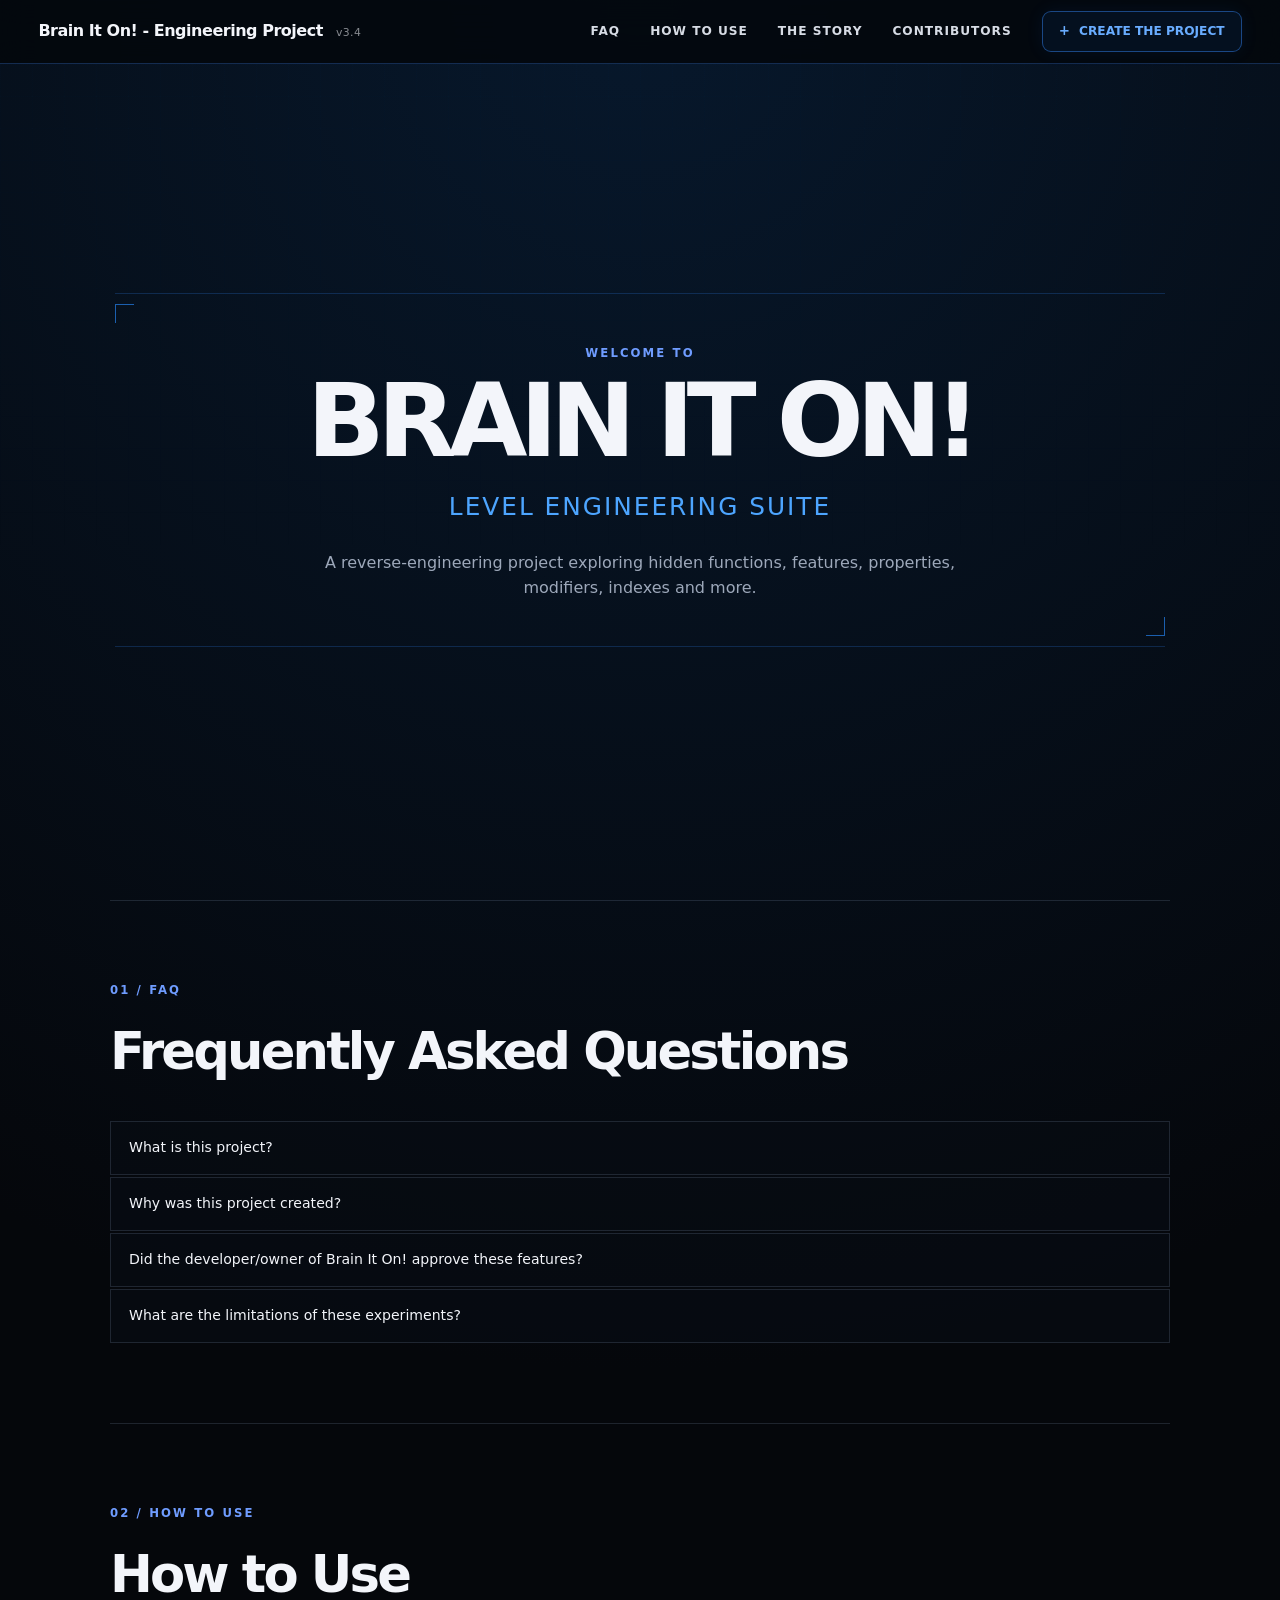
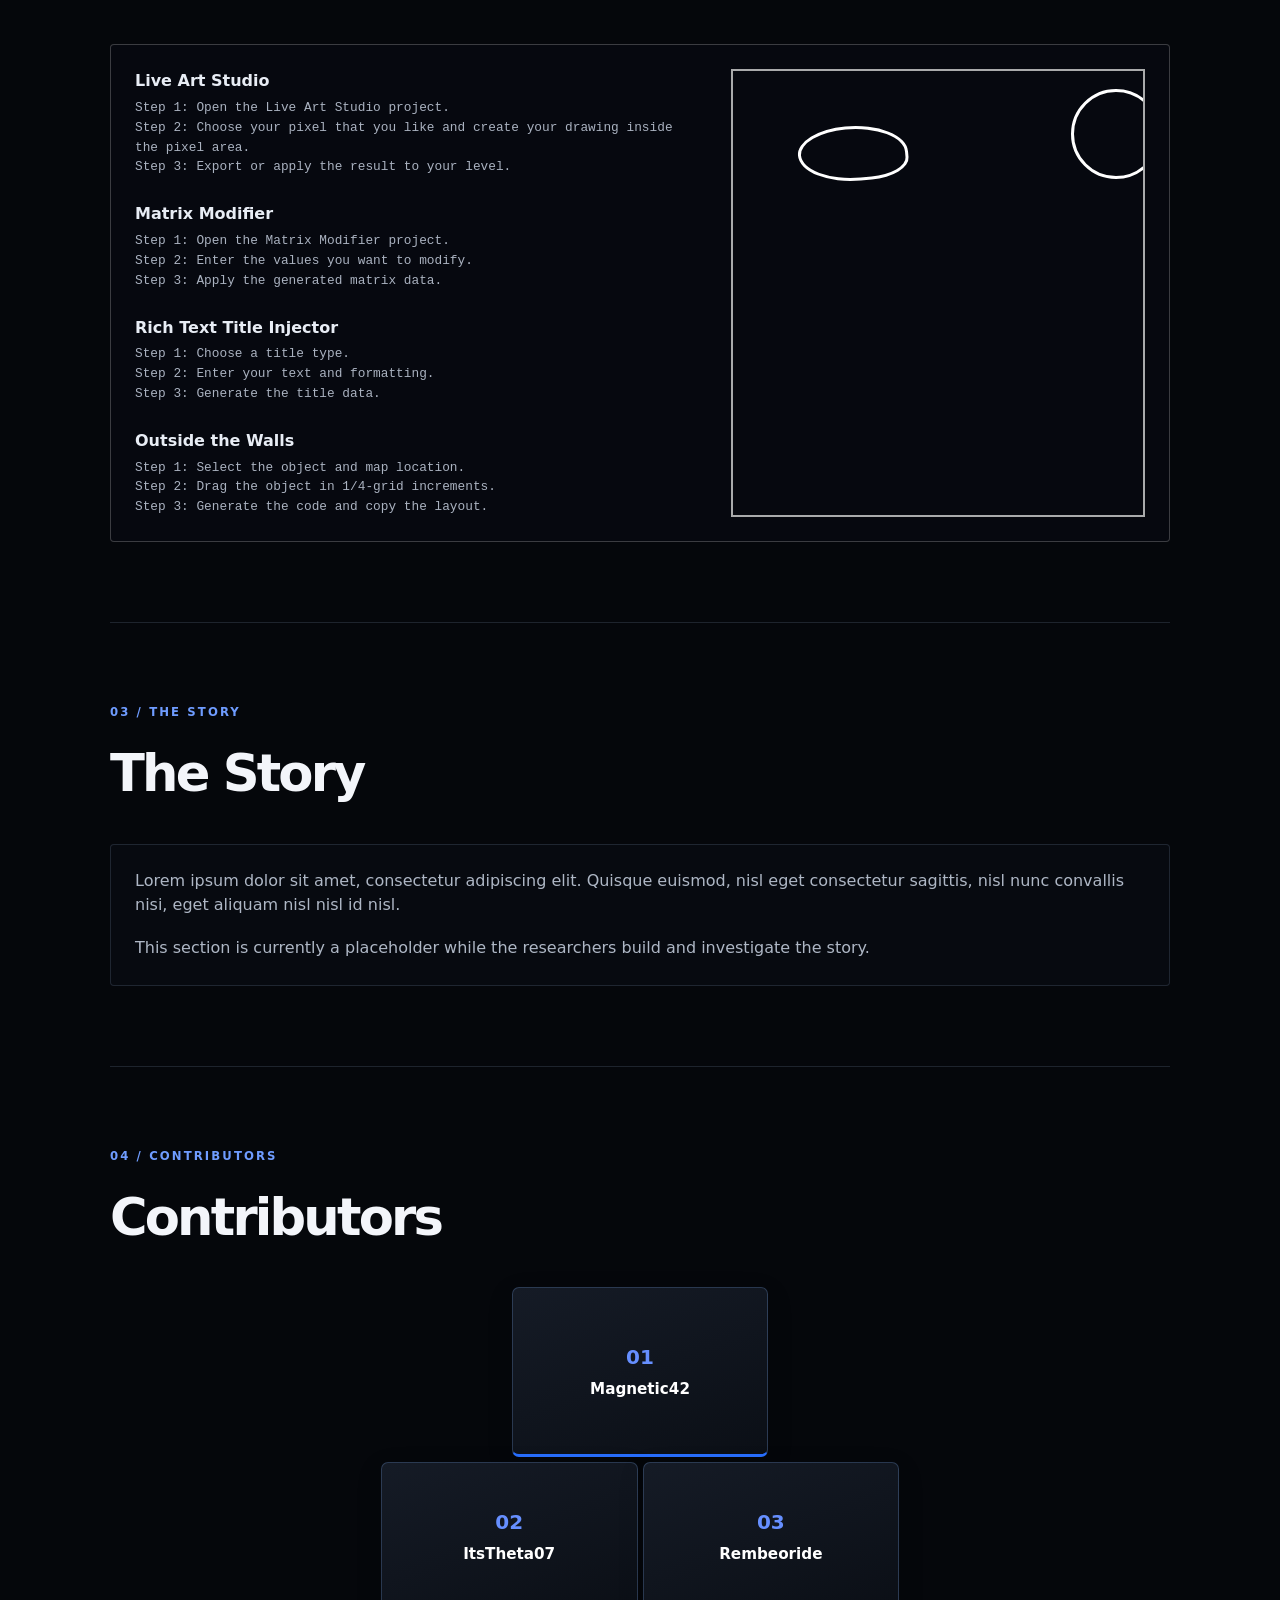
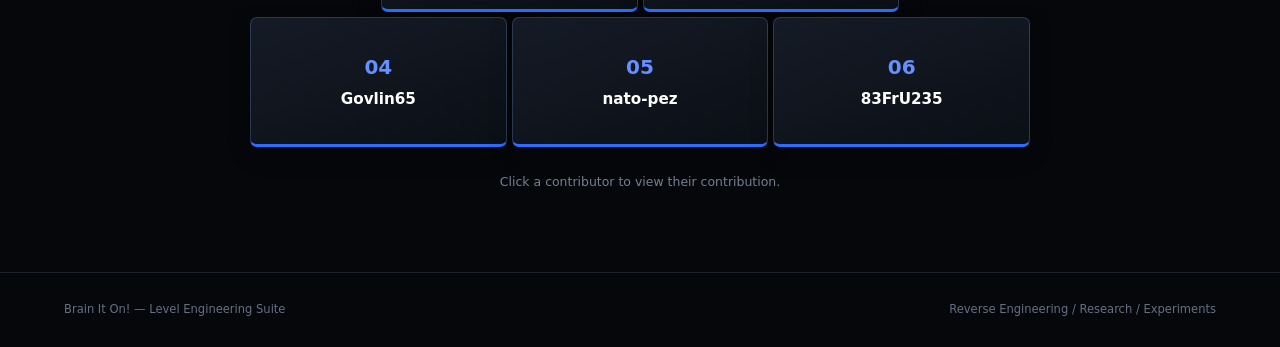
==== index.html @ 3fb0938e "Add files via upload" ====
<!DOCTYPE html>
<html lang="en">
<head>
  <meta charset="UTF-8">
  <meta name="viewport" content="width=device-width, initial-scale=1.0">
  <title>Brain It On! — Level Engineering Suite</title>
  <link rel="stylesheet" href="style.css">
</head>
<body>

<header class="topbar">
  <a class="brand" href="#home">Brain It On! - Engineering Project <span class="site-version">v3.4</span></a>

  <nav class="nav">
    <a href="#faq">FAQ</a>
    <a href="#how-to-use">HOW TO USE</a>
    <a href="#story">THE STORY</a>
    <a href="#contributors">CONTRIBUTORS</a>

    <div class="create-wrap">
      <button class="create-btn" id="createBtn">
        <span>+</span> CREATE THE PROJECT
      </button>

      <div class="project-menu" id="projectMenu">
        <a href="projects/live-art-studio.html" target="_blank">
          <strong>Live Art Studio</strong>
          <small>UP TO 200×200 PIXELS</small>
        </a>
        <a href="projects/matrix-modifier.html" target="_blank">
          <strong>Matrix Modifier</strong>
        </a>
        <a href="projects/rich-text-title-injector.html" target="_blank">
          <strong>Rich Text Title Injector</strong>
          <small>A LOT OF DIFFERENT TYPES</small>
        </a>
        <a href="projects/outside-the-walls.html" target="_blank">
          <strong>Outside the Walls</strong>
        </a>
      </div>
    </div>
  </nav>
</header>

<main>
  <section class="hero" id="home">
    <div class="blueprint">
      <p class="eyebrow">WELCOME TO</p>
      <h1>BRAIN IT ON!</h1>
      <h2>Level Engineering Suite</h2>
      <p>
        A reverse-engineering project exploring hidden functions,
        features, properties, modifiers, indexes and more.
      </p>
    </div>
  </section>

  <section class="section" id="faq">
    <p class="eyebrow">01 / FAQ</p>
    <h2>Frequently Asked Questions</h2>

    <div class="accordion">
      <details>
        <summary>What is this project?</summary>
        <p>
          The Reverse Engineering - Brain It On! Project is about hidden
          functions, features, and properties like modifiers, object scaling,
          indexes, and more. The project was started before we cracked the
          code, and we conducted in-depth research to understand and perfect it.
        </p>
      </details>

      <details>
        <summary>Why was this project created?</summary>
        <p>
          Regarding the Basemented story, we're kind of suspicious about how
          it was created and how it works. That's why we're digging deeper
          into it, testing different ideas, and experimenting until we can
          get it working as perfectly as possible.
        </p>
      </details>

      <details>
        <summary>Did the developer/owner of Brain It On! approve these features?</summary>
        <p>
          Yes. The developer/owner has accepted these features, but they
          should be used with limitations.
        </p>
      </details>

      <details>
        <summary>What are the limitations of these experiments?</summary>
        <p>
          These experiments can have a significant impact on the gameplay
          experience. Once a trick becomes known, many people may ask for it,
          try to use it, or demand access to it. If these features are used too
          widely, they could potentially disrupt the game or negatively affect
          the experience for everyone. For that reason, some experiments should
          be used carefully and kept limited.
        </p>
      </details>
    </div>
  </section>

  <section class="section" id="how-to-use">
    <p class="eyebrow">02 / HOW TO USE</p>
    <h2>How to Use</h2>

    <div class="how-box">
      <div class="how-text">
        <div class="how-project">
          <h3>Live Art Studio</h3>
          <p>Step 1: Open the Live Art Studio project.</p>
          <p>Step 2: Choose your pixel that you like and create your drawing inside the pixel area.</p>
          <p>Step 3: Export or apply the result to your level.</p>
        </div>

        <div class="how-project">
          <h3>Matrix Modifier</h3>
          <p>Step 1: Open the Matrix Modifier project.</p>
          <p>Step 2: Enter the values you want to modify.</p>
          <p>Step 3: Apply the generated matrix data.</p>
        </div>

        <div class="how-project">
          <h3>Rich Text Title Injector</h3>
          <p>Step 1: Choose a title type.</p>
          <p>Step 2: Enter your text and formatting.</p>
          <p>Step 3: Generate the title data.</p>
        </div>

        <div class="how-project">
          <h3>Outside the Walls</h3>
          <p>Step 1: Select the object and map location.</p>
          <p>Step 2: Drag the object in 1/4-grid increments.</p>
          <p>Step 3: Generate the code and copy the layout.</p>
        </div>
      </div>

      <div class="how-diagram" aria-label="Instruction diagram">
        <div class="diagram-object"></div>
        <div class="diagram-circle"></div>
        <div class="diagram-ground"></div>
      </div>
    </div>
  </section>

  <section class="section" id="story">
    <p class="eyebrow">03 / THE STORY</p>
    <h2>The Story</h2>
    <div class="story-box">
      <p>
        Lorem ipsum dolor sit amet, consectetur adipiscing elit. Quisque
        euismod, nisl eget consectetur sagittis, nisl nunc convallis nisi,
        eget aliquam nisl nisl id nisl.
      </p>
      <p>
        This section is currently a placeholder while the researchers
        build and investigate the story.
      </p>
    </div>
  </section>

  <section class="section contributors" id="contributors">
    <p class="eyebrow">04 / CONTRIBUTORS</p>
    <h2>Contributors</h2>

    <div class="pyramid">
      <button class="person rank1" data-rank="01" data-name="Magnetic42" data-bio="Magnetic42 is the backbone; all base code is his, including the break code and deep searching. He also found out how the code decompresses into various characteristics of the level and modifiers for the objects.">
        <span>01</span><strong>Magnetic42</strong>
      </button>

      <button class="person rank2" data-rank="02" data-name="ItsTheta07" data-bio="Theta built the website and did a lot of work, finding the best idea to add to the link and updating the concise log of the updates.">
        <span>02</span><strong>ItsTheta07</strong>
      </button>
      <button class="person rank3" data-rank="03" data-name="Rembeoride" data-bio="Rembeoride is the boss; after the strange events on the Basemented level recently, he was sure there was a code to break the level and called all the trusted people to find out the secret of Basemented&#x27;s level.">
        <span>03</span><strong>Rembeoride</strong>
      </button>

      <button class="person rank4" data-rank="04" data-name="Govlin65" data-bio="Govlin65 is the destroyer of the level. Erm, actually, he cracked some parts of the level, researched thoroughly, and identified key features to pay attention to. Back then, Govlin65 also had admin powers, so he created some unreal designs, or is it?">
        <span>04</span><strong>Govlin65</strong>
      </button>
      <button class="person rank5" data-rank="05" data-name="nato-pez" data-bio="Nato-pez is a suggestor and is thinking of an idea; he also finds some bugs and reports them to the boss and the coder to fix errors in the Engineering Site.">
        <span>05</span><strong>nato-pez</strong>
      </button>
      <button class="person rank6" data-rank="06" data-name="83FrU235" data-bio="83FrU235 is just useless. NOPE, he is the foundation of Rich Text and Broken Text Encyclopedia, and also suggests new ideas and reports bugs just like Nato-pez.">
        <span>06</span><strong>83FrU235</strong>
      </button>
    </div>

    <p class="contributor-note">Click a contributor to view their contribution.</p>
  </section>
</main>

<div class="modal" id="contributorModal">
  <div class="modal-card">
    <button class="close" id="closeModal">×</button>
    <p class="eyebrow" id="modalRank"></p>
    <h2 id="modalName"></h2>
    <p id="modalBio">Contributor information will be added here.</p>
  </div>
</div>

<footer>
  <span>Brain It On! — Level Engineering Suite</span>
  <span>Reverse Engineering / Research / Experiments</span>
</footer>

<script src="script.js"></script>
</body>
</html>
---- style.css ----
*{box-sizing:border-box;margin:0;padding:0}
:root{
  --bg:#05070b;--panel:#0d1119;--panel2:#111722;--text:#f3f5fa;
  --muted:#8e98aa;--line:rgba(130,150,180,.20);--blue:#247cff;
  --blue2:#53a8ff;--glow:rgba(36,124,255,.35)
}
html{scroll-behavior:smooth}
body{
  background:radial-gradient(circle at 50% 0,#07182c 0,#05070b 38%);
  color:var(--text);font-family:Inter,ui-sans-serif,system-ui,-apple-system,"Segoe UI",sans-serif;
  line-height:1.55;min-width:320px
}
body:before{
  content:"";position:fixed;inset:0;pointer-events:none;opacity:.25;
  background-image:linear-gradient(rgba(54,121,190,.07) 1px,transparent 1px),
  linear-gradient(90deg,rgba(54,121,190,.07) 1px,transparent 1px);
  background-size:32px 32px;mask-image:linear-gradient(to bottom,#000,transparent 75%)
}
a{color:inherit;text-decoration:none}
button{font:inherit}
.topbar{
  position:fixed;z-index:20;top:0;left:0;width:100%;height:64px;
  display:flex;align-items:center;justify-content:space-between;padding:0 3vw;
  border-bottom:1px solid rgba(64,142,255,.28);background:rgba(4,7,12,.88);
  backdrop-filter:blur(14px)
}
.brand{font-weight:800;letter-spacing:-.03em}
.nav{display:flex;align-items:center;gap:30px;font-size:.76rem;font-weight:700;letter-spacing:.08em}
.nav>a{color:#d7dce5;transition:.2s}.nav>a:hover{color:#63adff}
.create-wrap{position:relative}
.create-btn{
  border:1px solid rgba(55,141,255,.45);border-radius:9px;padding:9px 16px;
  color:#69adff;background:rgba(8,35,74,.32);cursor:pointer;
  box-shadow:0 0 18px rgba(35,120,255,.08);transition:.2s
}
.create-btn span{font-size:1.1em;margin-right:5px}
.create-btn:hover{background:#0967ed;color:white;border-color:#2385ff;box-shadow:0 0 24px var(--glow)}
.project-menu{
  position:absolute;right:0;top:calc(100% + 12px);width:315px;padding:8px;
  border:1px solid var(--line);border-radius:13px;background:rgba(10,14,22,.97);
  box-shadow:0 25px 60px rgba(0,0,0,.55);opacity:0;visibility:hidden;
  transform:translateY(-8px);transition:.2s
}
.project-menu.open{opacity:1;visibility:visible;transform:none}
.project-menu a{display:block;padding:14px;border-radius:8px;transition:.2s}
.project-menu a:hover{background:rgba(35,125,255,.11);transform:translateX(3px)}
.project-menu strong,.project-menu small{display:block}
.project-menu small{
  margin-top:2px;font-size:.65rem;letter-spacing:.08em;
  background:linear-gradient(90deg,#ff4d6d,#ffd43b,#38d996,#4fa7ff,#bd72ff,#ff4d6d);
  background-size:300% 100%;-webkit-background-clip:text;background-clip:text;color:transparent;
  animation:rainbow 5s linear infinite
}
@keyframes rainbow{to{background-position:300% 0}}

.hero{min-height:100vh;display:grid;place-items:center;padding:120px 5vw 80px}
.blueprint{
  width:min(1050px,100%);text-align:center;padding:50px 20px 45px;
  border-top:1px solid rgba(51,139,255,.22);border-bottom:1px solid rgba(51,139,255,.22);
  position:relative
}
.blueprint:before,.blueprint:after{
  content:"";position:absolute;width:18px;height:18px;border-top:1px solid #2582ee;border-left:1px solid #2582ee;opacity:.7
}
.blueprint:before{top:10px;left:0}.blueprint:after{bottom:10px;right:0;transform:rotate(180deg)}
.eyebrow{color:#6f9cff;font-size:.73rem;font-weight:800;letter-spacing:.18em;margin-bottom:13px}
.hero h1{font-size:clamp(3.3rem,8vw,7rem);line-height:.9;letter-spacing:-.075em}
.hero h2{
  margin-top:20px;font-size:clamp(1rem,2.2vw,1.55rem);font-weight:500;
  text-transform:uppercase;letter-spacing:.08em;color:#4da5ff
}
.hero p:last-child{max-width:700px;margin:25px auto 0;color:#9da8ba}

.section{width:min(1060px,90%);margin:auto;padding:80px 0;border-top:1px solid var(--line)}
.section h2{font-size:clamp(2rem,4vw,3.4rem);letter-spacing:-.055em;margin-bottom:30px}
.accordion{display:grid;gap:2px}
details{border:1px solid var(--line);background:rgba(8,12,19,.7)}
summary{cursor:pointer;list-style:none;padding:15px 18px;font-size:.88rem}
summary::-webkit-details-marker{display:none}
details p{padding:0 18px 18px;color:var(--muted);max-width:900px}

.how-box{
  display:grid;grid-template-columns:1.15fr .85fr;gap:35px;padding:24px;
  border:1px solid rgba(225,225,225,.24);border-radius:4px;background:rgba(8,11,17,.72)
}
.how-project{margin-bottom:25px}
.how-project:last-child{margin-bottom:0}
.how-project h3{font-size:1rem;margin-bottom:4px;color:#e8edf5}
.how-project p{font-family:ui-monospace,SFMono-Regular,Consolas,monospace;color:#aab2c0;font-size:.8rem}
.how-diagram{min-height:340px;border:2px solid rgba(225,225,225,.75);position:relative;overflow:hidden}
.diagram-object{
  position:absolute;top:55px;left:16%;width:110px;height:55px;border:3px solid white;
  border-radius:45% 55% 35% 55%;transform:rotate(-5deg)
}
.diagram-circle{
  position:absolute;right:-18px;top:18px;width:90px;height:90px;border:3px solid white;
  border-radius:50%
}
.diagram-ground{
  position:absolute;left:-10%;right:-5%;bottom:65px;height:70px;
  border-top:4px solid white;transform:rotate(5deg);
  clip-path:polygon(0 45%,10% 20%,20% 55%,30% 25%,40% 70%,50% 20%,60% 58%,70% 25%,80% 65%,90% 30%,100% 60%,100% 100%,0 100%)
}

.story-box{border:1px solid var(--line);border-radius:4px;padding:24px;color:#aeb7c5;background:rgba(10,14,22,.55)}
.story-box p+p{margin-top:18px}

.pyramid{
  width:min(780px,100%);margin:20px auto 0;
  display:grid;grid-template-columns:repeat(6,1fr);grid-template-rows:170px 150px 130px;
  align-items:stretch;gap:5px
}
.person{
  border:1px solid rgba(110,150,210,.3);border-bottom:3px solid #286fff;border-radius:7px;
  background:linear-gradient(160deg,#151b26,#0b0f16);color:white;cursor:pointer;
  display:flex;flex-direction:column;justify-content:center;align-items:center;
  transition:.2s;box-shadow:0 8px 25px rgba(0,0,0,.18)
}
.person:hover{transform:translateY(-5px);border-color:#408eff;box-shadow:0 0 25px rgba(36,124,255,.2)}
.person span{color:#668fff;font-weight:800;font-size:1.25rem}
.person strong{margin-top:5px;font-size:.95rem}
.rank1{grid-column:3/5;grid-row:1}
.rank2{grid-column:2/4;grid-row:2}
.rank3{grid-column:4/6;grid-row:2}
.rank4{grid-column:1/3;grid-row:3}
.rank5{grid-column:3/5;grid-row:3}
.rank6{grid-column:5/7;grid-row:3}
.contributor-note{text-align:center;color:#747f91;font-size:.78rem;margin-top:25px}

.modal{
  position:fixed;inset:0;z-index:50;display:grid;place-items:center;padding:25px;
  background:rgba(0,0,0,.7);backdrop-filter:blur(7px);opacity:0;visibility:hidden;transition:.2s
}
.modal.open{opacity:1;visibility:visible}
.modal-card{
  width:min(600px,100%);padding:35px;border:1px solid rgba(60,140,255,.3);
  border-radius:14px;background:#0d121b;box-shadow:0 30px 80px rgba(0,0,0,.55);position:relative
}
.modal-card h2{margin-bottom:12px}.modal-card>p:last-child{color:var(--muted)}
.close{position:absolute;right:14px;top:8px;border:0;background:none;color:#8791a2;font-size:2rem;cursor:pointer}

footer{
  display:flex;justify-content:space-between;padding:28px 5vw;border-top:1px solid var(--line);
  color:#657083;font-size:.72rem
}
@media(max-width:800px){
  .topbar{height:auto;min-height:64px;align-items:flex-start;padding:14px 4vw;gap:12px}
  .brand{display:none}.nav{justify-content:flex-end;flex-wrap:wrap;gap:9px 14px;font-size:.64rem}
  .hero{padding-top:150px}.how-box{grid-template-columns:1fr}
  .pyramid{grid-template-columns:repeat(2,1fr);grid-template-rows:repeat(3,130px)}
  .rank1,.rank2,.rank3,.rank4,.rank5,.rank6{grid-column:auto;grid-row:auto}
  .rank1{order:1}.rank2{order:2}.rank3{order:3}.rank4{order:4}.rank5{order:5}.rank6{order:6}
  footer{flex-direction:column;gap:8px}
}
@media(max-width:520px){
  .project-menu{width:min(310px,88vw)}
  .create-btn{padding:8px 10px;font-size:.7rem}
}

.site-version{margin-left:8px;font-size:.68em;font-weight:500;opacity:.55;letter-spacing:.4px}
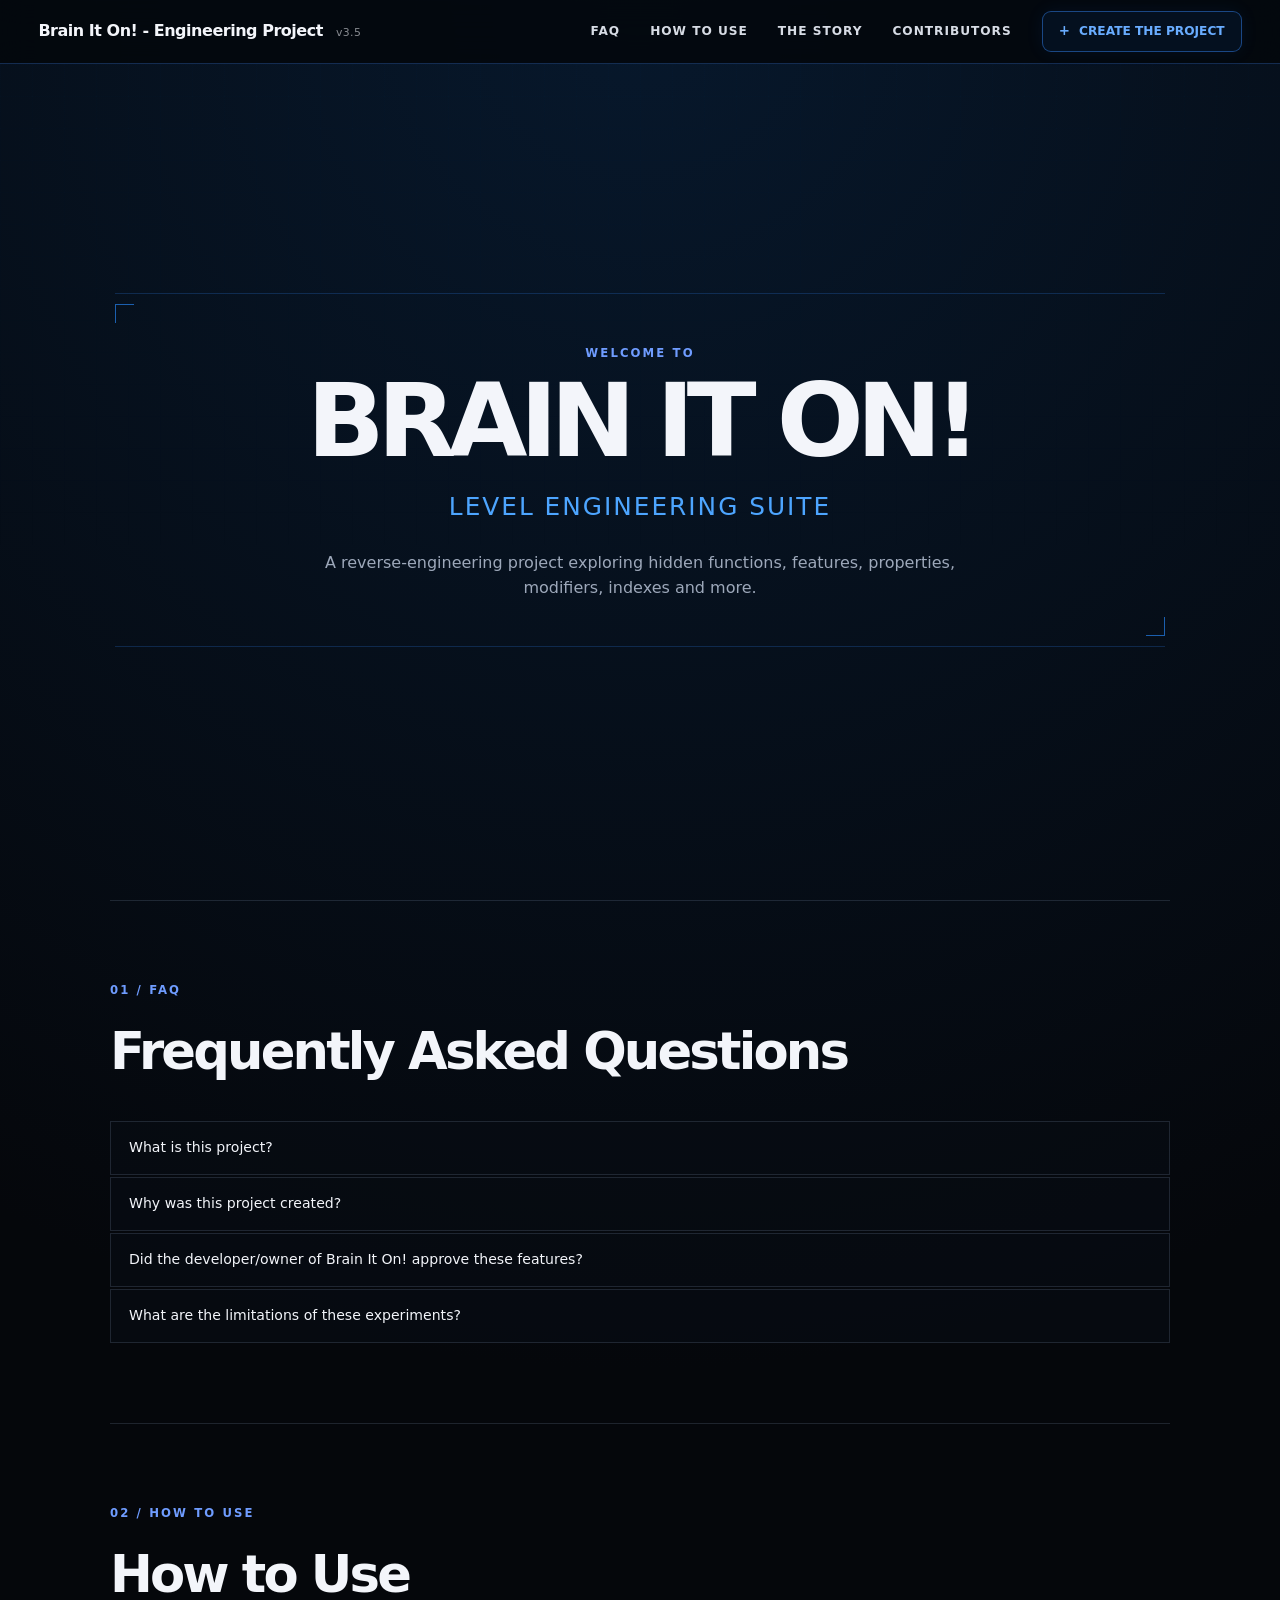
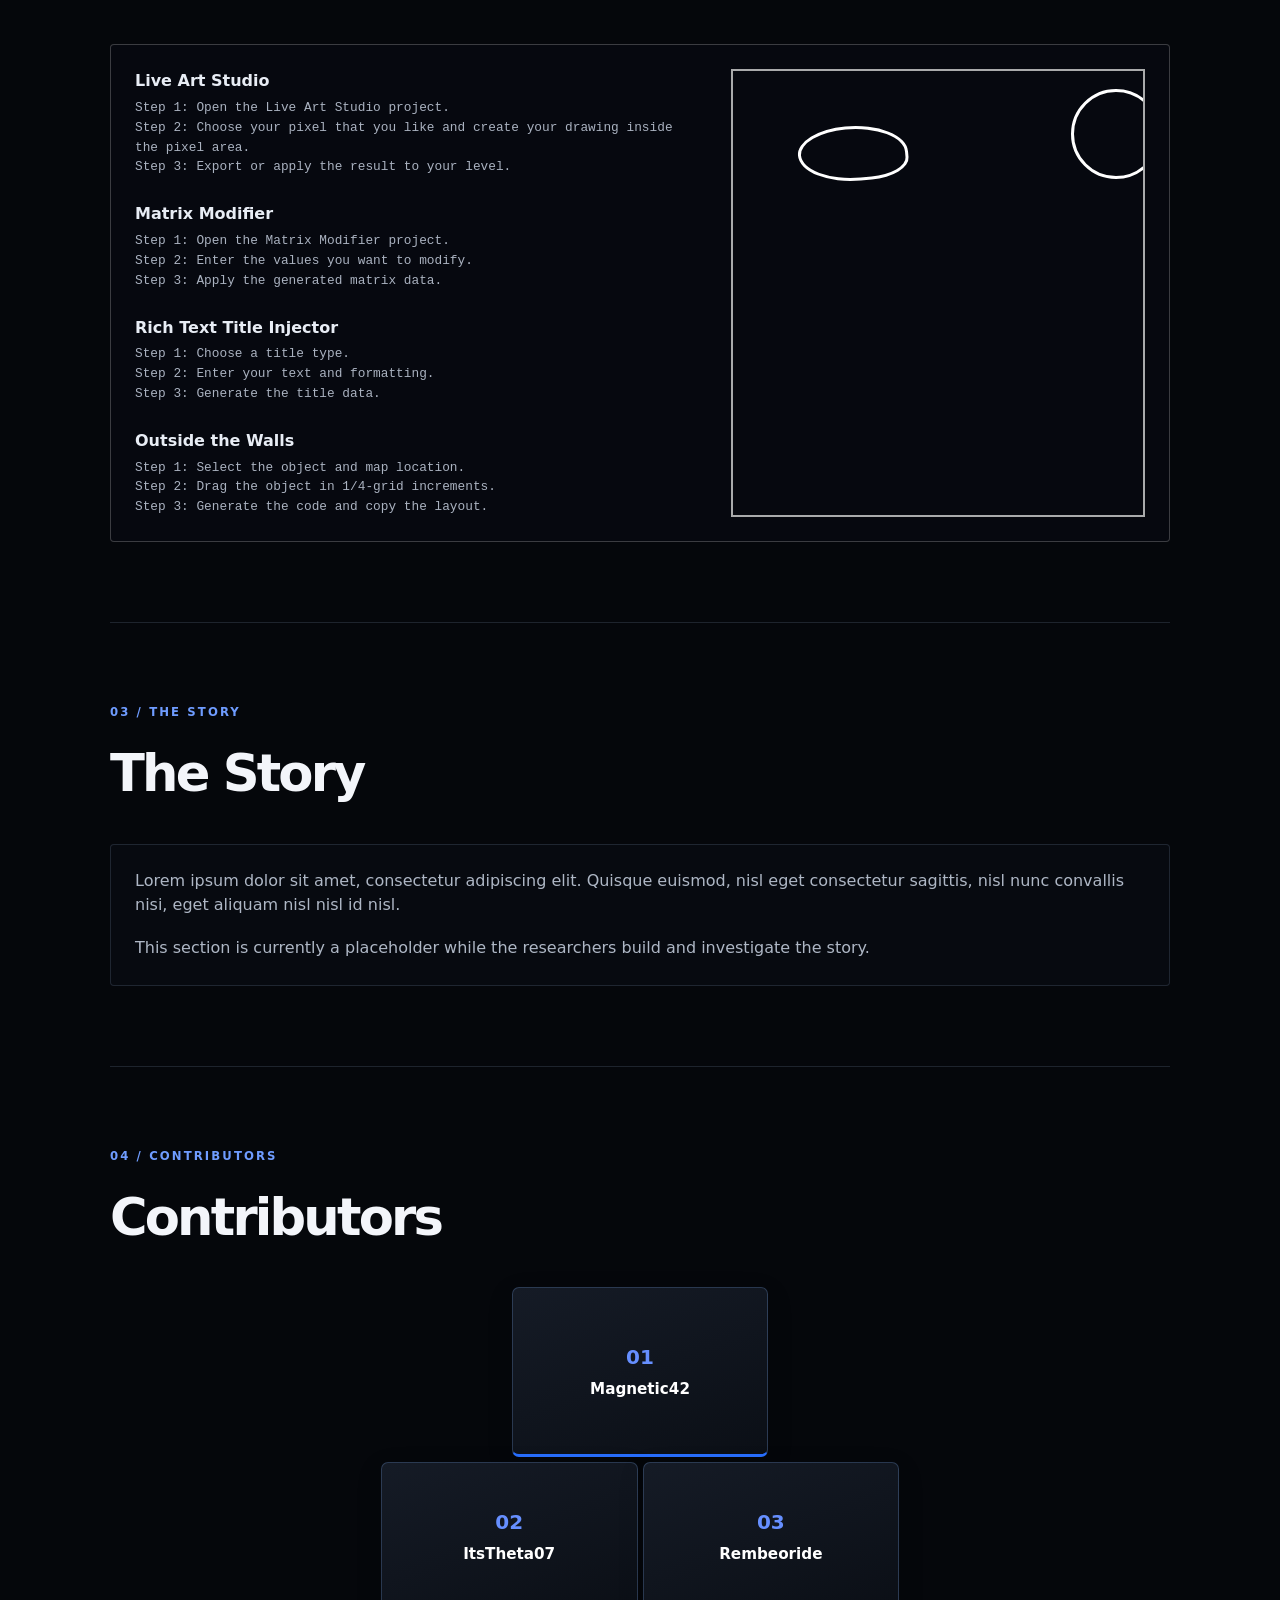
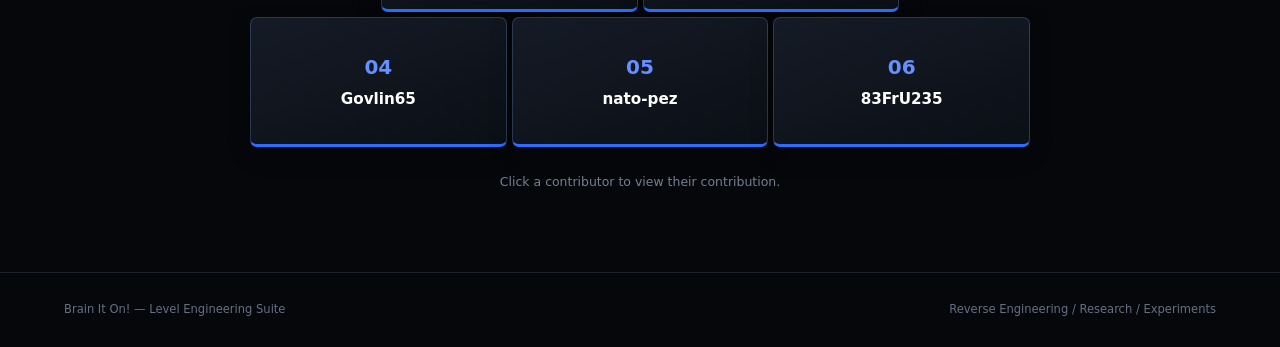
==== commit 8ee74af0: "Update site version to v3.5 in index.html" ====
--- a/index.html
+++ b/index.html
@@ -9,7 +9,7 @@
 <body>
 
 <header class="topbar">
-  <a class="brand" href="#home">Brain It On! - Engineering Project <span class="site-version">v3.4</span></a>
+  <a class="brand" href="#home">Brain It On! - Engineering Project <span class="site-version">v3.5</span></a>
 
   <nav class="nav">
     <a href="#faq">FAQ</a>
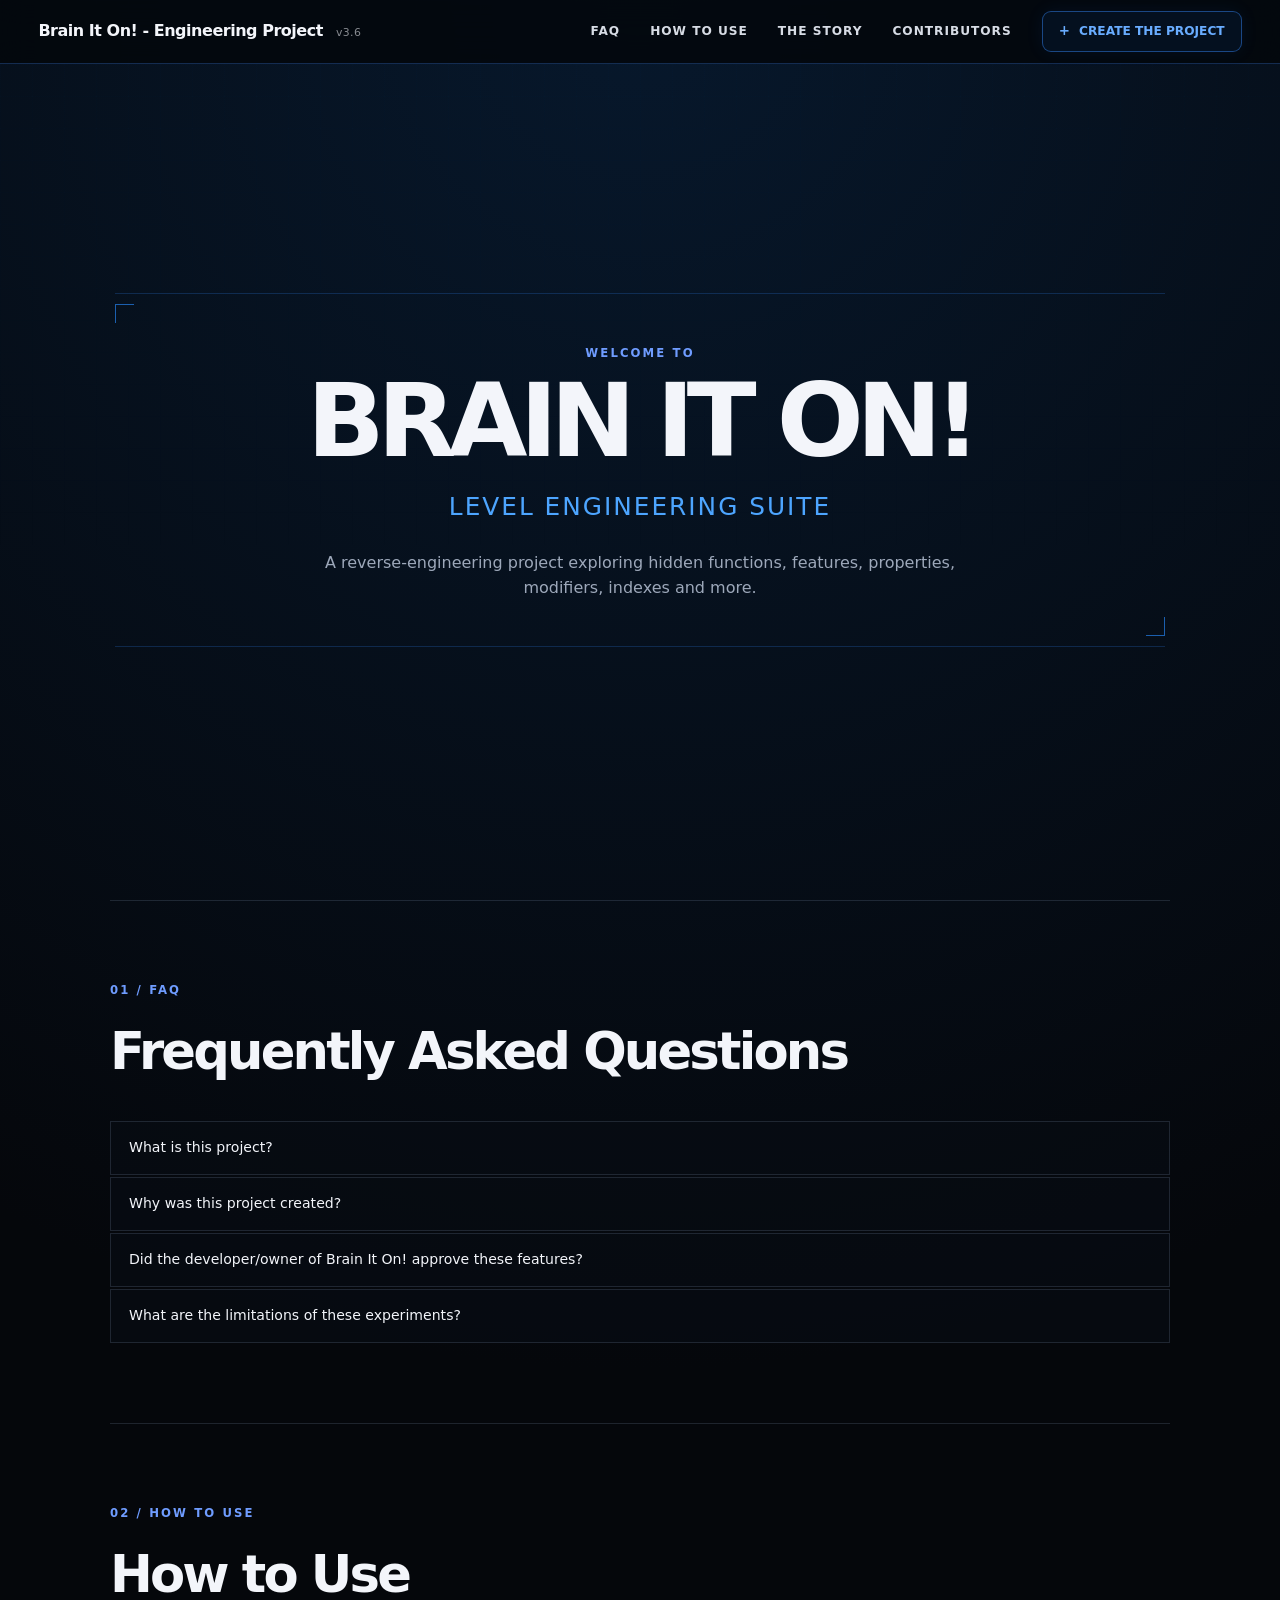
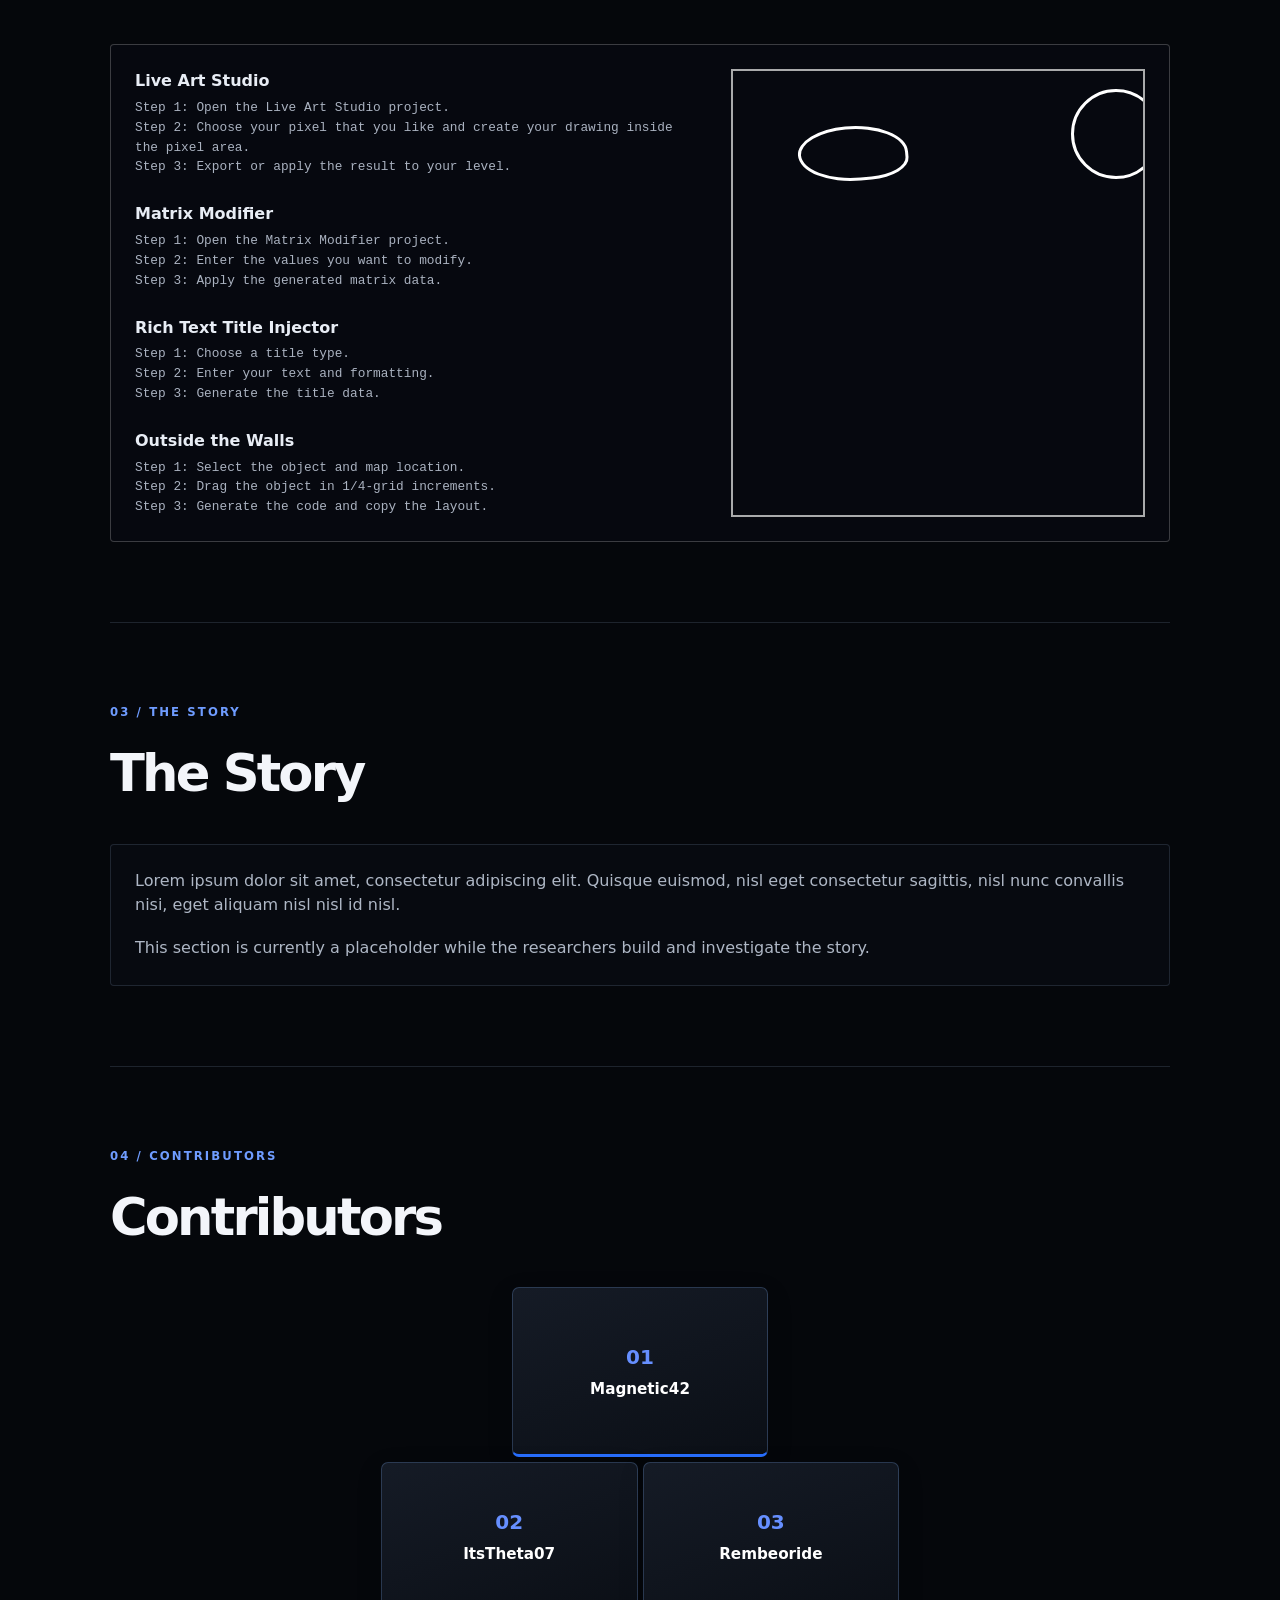
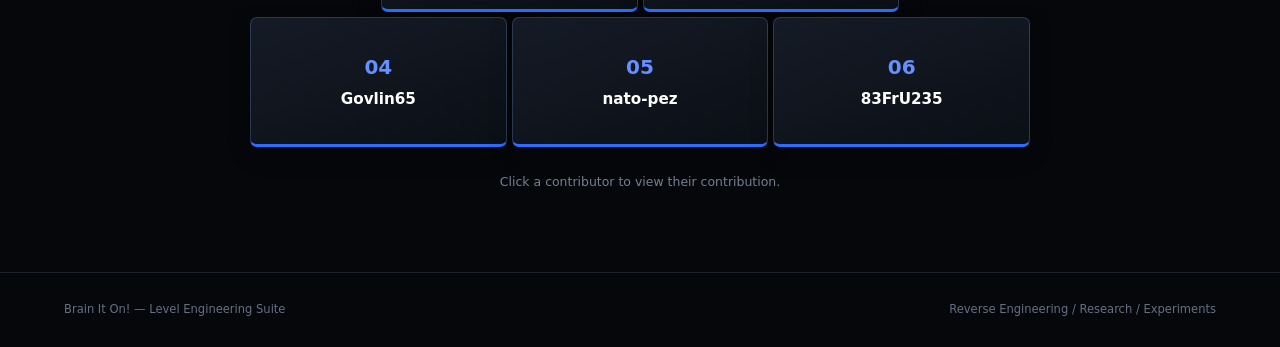
==== commit 74ec6a59: "Update site version from v3.5 to v3.6" ====
--- a/index.html
+++ b/index.html
@@ -9,7 +9,7 @@
 <body>
 
 <header class="topbar">
-  <a class="brand" href="#home">Brain It On! - Engineering Project <span class="site-version">v3.5</span></a>
+  <a class="brand" href="#home">Brain It On! - Engineering Project <span class="site-version">v3.6</span></a>
 
   <nav class="nav">
     <a href="#faq">FAQ</a>
